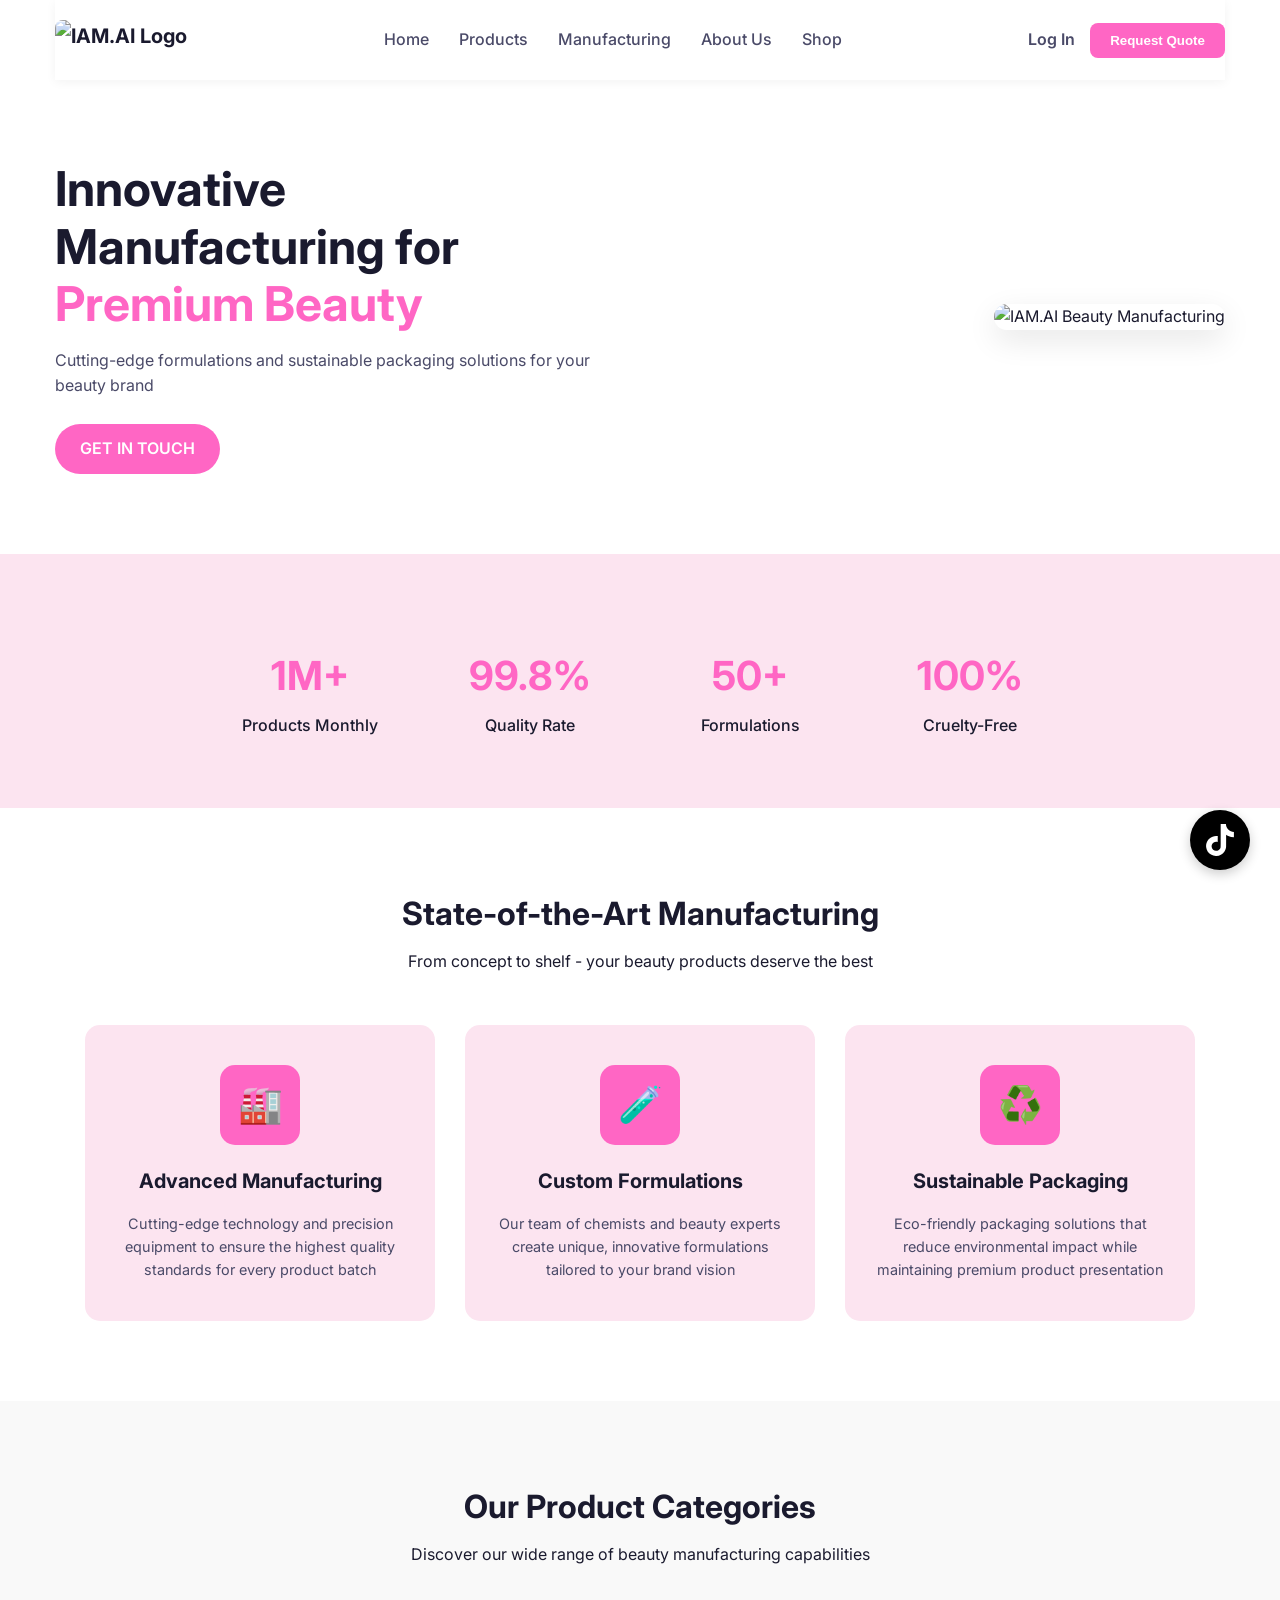
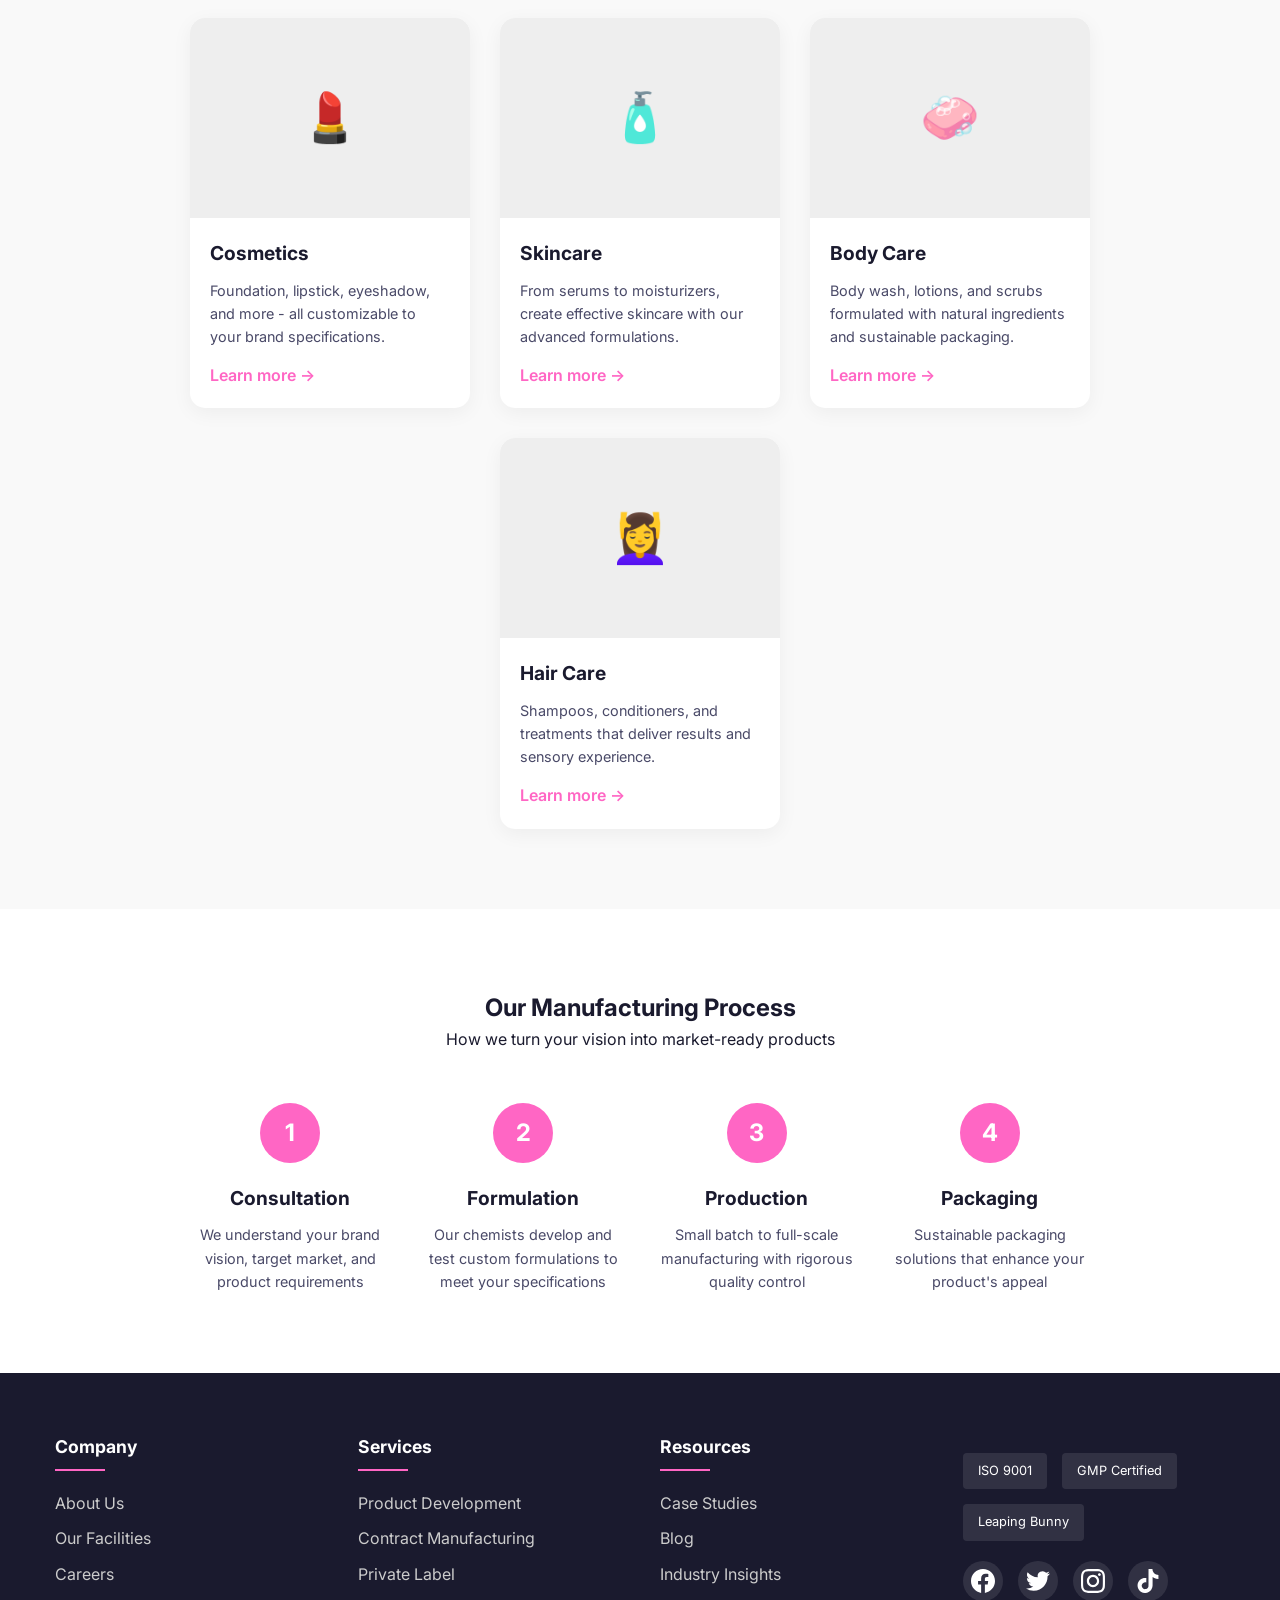
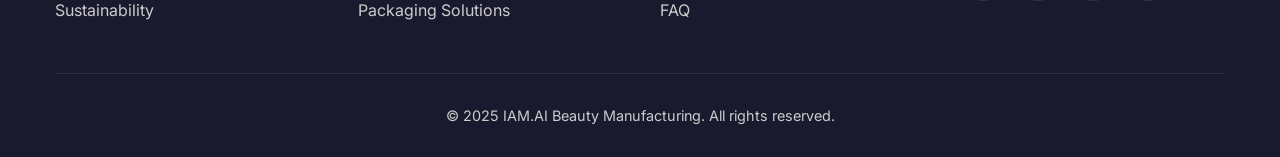
==== index.html @ 9b8ffb8b "Add files via upload" ====
<!DOCTYPE html>
<html lang="en">
<head>
    <meta charset="UTF-8">
    <meta name="viewport" content="width=device-width, initial-scale=1.0">
    <title>IAM.AI - Beauty Manufacturing</title>
    <link href="https://fonts.googleapis.com/css2?family=Inter:wght@300;400;600;700&display=swap" rel="stylesheet">
    <style>
        * {
            margin: 0;
            padding: 0;
            box-sizing: border-box;
        }
        
        :root {
            --primary-pink: #ff66c4;
            --soft-pink: #fce4f0;
            --dark-text: #1a1a2e;
            --light-text: #4a4a68;
        }
        
        body {
            font-family: 'Inter', sans-serif;
            background-color: white;
            color: var(--dark-text);
            line-height: 1.6;
        }
        
        .container {
            max-width: 1200px;
            margin: 0 auto;
            padding: 0 15px;
        }
        
        /* Navbar */
        .navbar {
            display: flex;
            justify-content: space-between;
            align-items: center;
            padding: 20px 0;
            background: white;
            box-shadow: 0 2px 10px rgba(0,0,0,0.05);
            position: sticky;
            top: 0;
            z-index: 100;
        }
        
        .logo {
            display: flex;
            align-items: center;
            font-weight: 700;
            font-size: 1.25rem;
        }
        
        .logo img {
            height: 40px;
            margin-right: 10px;
            border-radius: 8px;
        }
        
        .nav-links {
            display: flex;
            gap: 30px;
        }
        
        .nav-links a {
            text-decoration: none;
            color: var(--light-text);
            font-weight: 500;
            transition: color 0.3s ease;
        }
        
        .nav-links a:hover {
            color: var(--primary-pink);
        }
        
        .auth-buttons {
            display: flex;
            align-items: center;
            gap: 15px;
        }
        
        .login-btn {
            background: none;
            border: none;
            color: var(--light-text);
            font-weight: 600;
            cursor: pointer;
            text-decoration: none;
            transition: color 0.3s ease;
        }
        
        .login-btn:hover {
            color: var(--primary-pink);
        }
        
        .get-started-btn {
            background-color: var(--primary-pink);
            color: white;
            border: none;
            padding: 10px 20px;
            border-radius: 8px;
            font-weight: 600;
            cursor: pointer;
            transition: transform 0.3s ease, box-shadow 0.3s ease;
        }
        
        .get-started-btn:hover {
            transform: translateY(-3px);
            box-shadow: 0 4px 15px rgba(255,102,196,0.3);
        }
        
        /* Hero Section */
        .hero-section {
            display: flex;
            align-items: center;
            justify-content: space-between;
            padding: 80px 0;
            gap: 50px;
        }
        
        .hero-content {
            flex: 1;
        }
        
        .hero-content h1 {
            font-size: 3rem;
            margin-bottom: 15px;
            line-height: 1.2;
        }
        
        .hero-content h1 span {
            color: var(--primary-pink);
        }
        
        .hero-content p {
            color: var(--light-text);
            margin-bottom: 25px;
            font-size: 1rem;
        }
        
        .hero-btn {
            display: inline-block;
            background-color: var(--primary-pink);
            color: white;
            padding: 12px 25px;
            text-decoration: none;
            border-radius: 30px;
            font-weight: 600;
            transition: transform 0.3s ease, box-shadow 0.3s ease;
        }
        
        .hero-btn:hover {
            transform: translateY(-3px);
            box-shadow: 0 4px 15px rgba(255,102,196,0.3);
        }
        
        .hero-image {
            flex: 1;
            text-align: right;
        }
        
        .hero-image img {
            max-width: 400px;
            border-radius: 20px;
            box-shadow: 0 10px 30px rgba(0,0,0,0.1);
        }
        
        /* Stats Section - Replacement for client logos */
        .stats-section {
            background-color: var(--soft-pink);
            padding: 50px 0;
            text-align: center;
        }
        
        .stats-container {
            display: flex;
            justify-content: center;
            flex-wrap: wrap;
            gap: 40px;
            margin-top: 20px;
        }
        
        .stat-item {
            text-align: center;
            padding: 20px;
            min-width: 180px;
        }
        
        .stat-number {
            font-size: 2.5rem;
            font-weight: 700;
            color: var(--primary-pink);
            margin-bottom: 5px;
        }
        
        .stat-text {
            color: var(--dark-text);
            font-weight: 500;
        }
        
        /* Features Section */
        .features-section {
            background-color: white;
            padding: 80px 0;
            text-align: center;
        }
        
        .features-section h2 {
            font-size: 2rem;
            margin-bottom: 10px;
        }
        
        .feature-cards {
            display: flex;
            justify-content: center;
            gap: 30px;
            margin-top: 50px;
        }
        
        .feature-card {
            background-color: var(--soft-pink);
            padding: 40px 25px;
            border-radius: 15px;
            width: 350px;
            text-align: center;
            transition: transform 0.3s ease, box-shadow 0.3s ease;
        }
        
        .feature-card:hover {
            transform: translateY(-10px);
            box-shadow: 0 15px 30px rgba(0,0,0,0.1);
        }
        
        .feature-icon {
            width: 80px;
            height: 80px;
            background-color: var(--primary-pink);
            border-radius: 15px;
            display: flex;
            align-items: center;
            justify-content: center;
            margin: 0 auto 20px;
            color: white;
            font-size: 36px;
        }
        
        .feature-card h3 {
            margin-bottom: 15px;
            font-size: 1.25rem;
        }
        
        .feature-card p {
            color: var(--light-text);
            font-size: 0.9rem;
        }
        
        /* Product Showcase Section */
        .product-showcase {
            background-color: #f9f9f9;
            padding: 80px 0;
        }
        
        .showcase-header {
            text-align: center;
            margin-bottom: 50px;
        }
        
        .showcase-header h2 {
            font-size: 2rem;
            margin-bottom: 10px;
        }
        
        .product-categories {
            display: flex;
            flex-wrap: wrap;
            justify-content: center;
            gap: 30px;
        }
        
        .product-category {
            background-color: white;
            border-radius: 15px;
            overflow: hidden;
            width: 280px;
            box-shadow: 0 5px 20px rgba(0,0,0,0.05);
            transition: transform 0.3s ease;
        }
        
        .product-category:hover {
            transform: translateY(-10px);
        }
        
        .category-image {
            height: 200px;
            background-color: #eee;
            display: flex;
            align-items: center;
            justify-content: center;
            font-size: 3rem;
            color: var(--primary-pink);
        }
        
        .category-content {
            padding: 20px;
        }
        
        .category-content h3 {
            margin-bottom: 10px;
            font-size: 1.2rem;
        }
        
        .category-content p {
            color: var(--light-text);
            font-size: 0.9rem;
            margin-bottom: 15px;
        }
        
        .learn-more {
            color: var(--primary-pink);
            text-decoration: none;
            font-weight: 600;
            display: inline-flex;
            align-items: center;
        }
        
        .learn-more:hover {
            text-decoration: underline;
        }
        
        /* Process Section */
        .process-section {
            padding: 80px 0;
            background-color: white;
        }
        
        .process-header {
            text-align: center;
            margin-bottom: 50px;
        }
        
        .process-steps {
            display: flex;
            flex-wrap: wrap;
            justify-content: space-between;
            position: relative;
            max-width: 900px;
            margin: 0 auto;
        }
        
        .process-step {
            width: 200px;
            text-align: center;
            position: relative;
            z-index: 2;
        }
        
        .step-number {
            width: 60px;
            height: 60px;
            background-color: var(--primary-pink);
            color: white;
            border-radius: 50%;
            font-size: 1.5rem;
            font-weight: 700;
            display: flex;
            align-items: center;
            justify-content: center;
            margin: 0 auto 20px;
        }
        
        .process-step h3 {
            margin-bottom: 10px;
            font-size: 1.2rem;
        }
        
        .process-step p {
            color: var(--light-text);
            font-size: 0.9rem;
        }
        
        /* Footer */
        .footer {
            background-color: var(--dark-text);
            color: white;
            padding: 60px 0 30px;
        }
        
        .footer-container {
            display: flex;
            flex-wrap: wrap;
            justify-content: space-between;
            gap: 40px;
            margin-bottom: 40px;
        }
        
        .footer-col {
            flex: 1;
            min-width: 200px;
        }
        
        .footer-col h4 {
            font-size: 1.1rem;
            margin-bottom: 20px;
            position: relative;
            padding-bottom: 10px;
        }
        
        .footer-col h4::after {
            content: '';
            position: absolute;
            left: 0;
            bottom: 0;
            width: 50px;
            height: 2px;
            background-color: var(--primary-pink);
        }
        
        .footer-col ul {
            list-style: none;
        }
        
        .footer-col ul li {
            margin-bottom: 10px;
        }
        
        .footer-col ul li a {
            color: #ccc;
            text-decoration: none;
            transition: all 0.3s ease;
        }
        
        .footer-col ul li a:hover {
            color: white;
            padding-left: 5px;
        }
        
        .social-links {
            display: flex;
            gap: 15px;
            margin-top: 20px;
        }
        
        .social-links a {
            display: inline-flex;
            align-items: center;
            justify-content: center;
            width: 40px;
            height: 40px;
            background-color: rgba(255,255,255,0.1);
            border-radius: 50%;
            color: white;
            text-decoration: none;
            transition: all 0.3s ease;
        }
        
        .social-links a:hover {
            background-color: var(--primary-pink);
            transform: translateY(-3px);
        }
        
        .footer-bottom {
            text-align: center;
            padding-top: 30px;
            border-top: 1px solid rgba(255,255,255,0.1);
        }
        
        .footer-bottom p {
            font-size: 0.9rem;
            color: #ccc;
        }
        
        .newsletter-form {
            display: flex;
            margin-top: 15px;
        }
        
        .newsletter-form input {
            flex-grow: 1;
            padding: 10px;
            border: none;
            border-radius: 4px 0 0 4px;
            outline: none;
        }
        
        .newsletter-form button {
            background-color: var(--primary-pink);
            color: white;
            border: none;
            padding: 10px 15px;
            border-radius: 0 4px 4px 0;
            cursor: pointer;
        }
        
        /* Certifications */
        .certifications {
            display: flex;
            flex-wrap: wrap;
            gap: 15px;
            margin-top: 20px;
        }
        
        .certification {
            background-color: rgba(255,255,255,0.1);
            padding: 8px 15px;
            border-radius: 4px;
            font-size: 0.8rem;
        }
        
        @media (max-width: 1024px) {
            .hero-section {
                flex-direction: column;
                align-items: center;
                text-align: center;
            }
            
            .hero-image {
                text-align: center;
            }
            
            .hero-image img {
                max-width: 300px;
            }
            
            .feature-cards, 
            .process-steps {
                flex-direction: column;
                align-items: center;
                gap: 30px;
            }
            
            .process-step {
                width: 100%;
                max-width: 300px;
            }
            
            .footer-container {
                flex-direction: column;
                gap: 30px;
            }
        }
        
        @media (max-width: 768px) {
            .nav-links {
                display: none;
            }
            
            .feature-card {
                width: 100%;
                max-width: 350px;
            }
            
            .stat-item {
                min-width: 130px;
            }
            
            .product-categories {
                flex-direction: column;
                align-items: center;
            }
        }
        .floating-tiktok {
            position: fixed;
            bottom: 30px;
            right: 30px;
            width: 60px;
            height: 60px;
            background-color: #000000;
            border-radius: 50%;
            display: flex;
            justify-content: center;
            align-items: center;
            box-shadow: 0 4px 12px rgba(0, 0, 0, 0.2);
            z-index: 999;
            cursor: pointer;
            transition: all 0.3s ease;
        }
        
        .floating-tiktok:hover {
            transform: scale(1.1);
            box-shadow: 0 6px 16px rgba(0, 0, 0, 0.3);
        }
        
        .floating-tiktok svg {
            width: 32px;
            height: 32px;
            fill: #ffffff;
        }
        
        .tiktok-embed-container {
            display: none;
            position: fixed;
            bottom: 100px;
            right: 30px;
            z-index: 998;
            background: white;
            border-radius: 12px;
            box-shadow: 0 10px 25px rgba(0, 0, 0, 0.2);
            max-width: 340px;
        }
        
        .tiktok-embed-container.active {
            display: block;
            animation: fadeIn 0.3s ease-in-out;
        }
        
        .close-embed {
            position: absolute;
            top: -15px;
            right: -15px;
            width: 30px;
            height: 30px;
            background: #ff0050;
            border-radius: 50%;
            display: flex;
            justify-content: center;
            align-items: center;
            color: white;
            font-weight: bold;
            cursor: pointer;
            z-index: 1000;
            box-shadow: 0 2px 5px rgba(0, 0, 0, 0.2);
        }
        
        @keyframes fadeIn {
            from { opacity: 0; transform: translateY(20px); }
            to { opacity: 1; transform: translateY(0); }
        }
        
        /* Mobile responsiveness */
        @media (max-width: 768px) {
            .tiktok-embed-container {
                bottom: 80px;
                right: 20px;
                max-width: calc(100vw - 40px);
            }
            
            .floating-tiktok {
                bottom: 20px;
                right: 20px;
            }
        }
    </style>
    
</head>
<body>
    <div class="container">
        <nav class="navbar">
            <div class="logo">
                <img src="Logo.png" alt="IAM.AI Logo">
            </div>
            
            <div class="nav-links">
                <a href="#">Home</a>
                <a href="#">Products</a>
                <a href="#">Manufacturing</a>
                <a href="#">About Us</a>
                <a href="product.php">Shop</a>
            </div>
            
            <div class="auth-buttons">
                <a href="login.php" class="login-btn">Log In</a>
                <button class="get-started-btn">Request Quote</button>
            </div>
        </nav>
        
        <section class="hero-section">
            <div class="hero-content">
                <h1>Innovative Manufacturing for <span>Premium Beauty</span></h1>
                <p>Cutting-edge formulations and sustainable packaging solutions for your beauty brand</p>
                <a href="inquiries.php" class="hero-btn">GET IN TOUCH</a>
            </div>
            
            <div class="hero-image">
                <img src="Logo2.jpg" alt="IAM.AI Beauty Manufacturing">
            </div>
        </section>
    </div>
    
    <section class="stats-section">
        <div class="container">
            <div class="stats-container">
                <div class="stat-item">
                    <div class="stat-number">1M+</div>
                    <div class="stat-text">Products Monthly</div>
                </div>
                <div class="stat-item">
                    <div class="stat-number">99.8%</div>
                    <div class="stat-text">Quality Rate</div>
                </div>
                <div class="stat-item">
                    <div class="stat-number">50+</div>
                    <div class="stat-text">Formulations</div>
                </div>
                <div class="stat-item">
                    <div class="stat-number">100%</div>
                    <div class="stat-text">Cruelty-Free</div>
                </div>
            </div>
        </div>
    </section>
    
    <!-- Features Section - Replacing "Manage your entire community" -->
    <section class="features-section">
        <div class="container">
            <h2>State-of-the-Art Manufacturing</h2>
            <p>From concept to shelf - your beauty products deserve the best</p>
            
            <div class="feature-cards">
                <div class="feature-card">
                    <div class="feature-icon">🏭</div>
                    <h3>Advanced Manufacturing</h3>
                    <p>Cutting-edge technology and precision equipment to ensure the highest quality standards for every product batch</p>
                </div>
                
                <div class="feature-card">
                    <div class="feature-icon">🧪</div>
                    <h3>Custom Formulations</h3>
                    <p>Our team of chemists and beauty experts create unique, innovative formulations tailored to your brand vision</p>
                </div>
                
                <div class="feature-card">
                    <div class="feature-icon">♻️</div>
                    <h3>Sustainable Packaging</h3>
                    <p>Eco-friendly packaging solutions that reduce environmental impact while maintaining premium product presentation</p>
                </div>
            </div>
        </div>
    </section>

    <!-- Product Showcase Section -->
    <section class="product-showcase">
        <div class="container">
            <div class="showcase-header">
                <h2>Our Product Categories</h2>
                <p>Discover our wide range of beauty manufacturing capabilities</p>
            </div>
            
            <div class="product-categories">
                <div class="product-category">
                    <div class="category-image">💄</div>
                    <div class="category-content">
                        <h3>Cosmetics</h3>
                        <p>Foundation, lipstick, eyeshadow, and more - all customizable to your brand specifications.</p>
                        <a href="product.php" class="learn-more">Learn more →</a>
                    </div>
                </div>
                
                <div class="product-category">
                    <div class="category-image">🧴</div>
                    <div class="category-content">
                        <h3>Skincare</h3>
                        <p>From serums to moisturizers, create effective skincare with our advanced formulations.</p>
                        <a href="product.php" class="learn-more">Learn more →</a>
                    </div>
                </div>
                
                <div class="product-category">
                    <div class="category-image">🧼</div>
                    <div class="category-content">
                        <h3>Body Care</h3>
                        <p>Body wash, lotions, and scrubs formulated with natural ingredients and sustainable packaging.</p>
                        <a href="product.php" class="learn-more">Learn more →</a>
                    </div>
                </div>
                
                <div class="product-category">
                    <div class="category-image">💆‍♀️</div>
                    <div class="category-content">
                        <h3>Hair Care</h3>
                        <p>Shampoos, conditioners, and treatments that deliver results and sensory experience.</p>
                        <a href="product.php" class="learn-more">Learn more →</a>
                    </div>
                </div>
            </div>
        </div>
    </section>

    <!-- Manufacturing Process Section -->
    <section class="process-section">
        <div class="container">
            <div class="process-header">
                <h2>Our Manufacturing Process</h2>
                <p>How we turn your vision into market-ready products</p>
            </div>
            
            <div class="process-steps">
                <div class="process-step">
                    <div class="step-number">1</div>
                    <h3>Consultation</h3>
                    <p>We understand your brand vision, target market, and product requirements</p>
                </div>
                
                <div class="process-step">
                    <div class="step-number">2</div>
                    <h3>Formulation</h3>
                    <p>Our chemists develop and test custom formulations to meet your specifications</p>
                </div>
                
                <div class="process-step">
                    <div class="step-number">3</div>
                    <h3>Production</h3>
                    <p>Small batch to full-scale manufacturing with rigorous quality control</p>
                </div>
                
                <div class="process-step">
                    <div class="step-number">4</div>
                    <h3>Packaging</h3>
                    <p>Sustainable packaging solutions that enhance your product's appeal</p>
                </div>
            </div>
        </div>
    </section>

    <div class="floating-tiktok" id="tiktokButton">
        <svg xmlns="http://www.w3.org/2000/svg" viewBox="0 0 24 24">
            <path d="M12.525.02c1.31-.02 2.61-.01 3.91-.02.08 1.53.63 3.09 1.75 4.17 1.12 1.11 2.7 1.62 4.24 1.79v4.03c-1.44-.05-2.89-.35-4.2-.97-.57-.26-1.1-.59-1.62-.93-.01 2.92.01 5.84-.02 8.75-.08 1.4-.54 2.79-1.35 3.94-1.31 1.92-3.58 3.17-5.91 3.21-1.43.08-2.86-.31-4.08-1.03-2.02-1.19-3.44-3.37-3.65-5.71-.02-.5-.03-1-.01-1.49.18-1.9 1.12-3.72 2.58-4.96 1.66-1.44 3.98-2.13 6.15-1.72.02 1.48-.04 2.96-.04 4.44-.99-.32-2.15-.23-3.02.37-.63.41-1.11 1.04-1.36 1.75-.21.51-.15 1.07-.14 1.61.24 1.64 1.82 3.02 3.5 2.87 1.12-.01 2.19-.66 2.77-1.61.19-.33.4-.67.41-1.06.1-1.79.06-3.57.07-5.36.01-4.03-.01-8.05.02-12.07z"/>
        </svg>
    </div>
    
    <!-- TikTok Embed Container -->
    <div class="tiktok-embed-container" id="tiktokEmbed">
        <div class="close-embed" id="closeEmbed">✕</div>
        <blockquote class="tiktok-embed" cite="https://www.tiktok.com/@iamaimanufacturing" data-unique-id="iamaimanufacturing" data-embed-type="creator" style="max-width: 340px; min-width: 288px;">
            <section>
                <a target="_blank" href="https://www.tiktok.com/@iamaimanufacturing?refer=creator_embed">@iamaimanufacturing</a>
            </section>
        </blockquote>
    </div>

    <!-- Footer -->
    <footer class="footer">
        <div class="container">
            <div class="footer-container">
                <div class="footer-col">
                    <h4>Company</h4>
                    <ul>
                        <li><a href="#">About Us</a></li>
                        <li><a href="#">Our Facilities</a></li>
                        <li><a href="#">Careers</a></li>
                        <li><a href="#">Sustainability</a></li>
                    </ul>
                </div>
                
                <div class="footer-col">
                    <h4>Services</h4>
                    <ul>
                        <li><a href="#">Product Development</a></li>
                        <li><a href="#">Contract Manufacturing</a></li>
                        <li><a href="#">Private Label</a></li>
                        <li><a href="#">Packaging Solutions</a></li>
                    </ul>
                </div>
                
                <div class="footer-col">
                    <h4>Resources</h4>
                    <ul>
                        <li><a href="#">Case Studies</a></li>
                        <li><a href="#">Blog</a></li>
                        <li><a href="#">Industry Insights</a></li>
                        <li><a href="#">FAQ</a></li>
                    </ul>
                </div>
                
                <div class="footer-col">
                    <div class="certifications">
                        <span class="certification">ISO 9001</span>
                        <span class="certification">GMP Certified</span>
                        <span class="certification">Leaping Bunny</span>
                    </div>
                    <div class="social-links">
                        <a href="https://www.facebook.com/iamaimanufacturing" target="_blank" aria-label="Facebook">
                            <svg xmlns="http://www.w3.org/2000/svg" viewBox="0 0 24 24" width="24" height="24" fill="currentColor">
                                <path d="M24 12.073c0-6.627-5.373-12-12-12s-12 5.373-12 12c0 5.99 4.388 10.954 10.125 11.854v-8.385H7.078v-3.47h3.047V9.43c0-3.007 1.792-4.669 4.533-4.669 1.312 0 2.686.235 2.686.235v2.953H15.83c-1.491 0-1.956.925-1.956 1.874v2.25h3.328l-.532 3.47h-2.796v8.385C19.612 23.027 24 18.062 24 12.073z"/>
                            </svg>
                        </a>
                        <a href="#" target="_blank" aria-label="Twitter">
                            <svg xmlns="http://www.w3.org/2000/svg" viewBox="0 0 24 24" width="24" height="24" fill="currentColor">
                                <path d="M23.953 4.57a10 10 0 01-2.825.775 4.958 4.958 0 002.163-2.723 10.054 10.054 0 01-3.127 1.195 4.92 4.92 0 00-8.384 4.482C7.69 8.095 4.067 6.13 1.64 3.162a4.822 4.822 0 00-.666 2.475c0 1.71.87 3.213 2.188 4.096a4.904 4.904 0 01-2.228-.616v.06a4.923 4.923 0 003.946 4.827 4.996 4.996 0 01-2.212.085 4.936 4.936 0 004.604 3.417 9.867 9.867 0 01-6.102 2.105c-.39 0-.779-.023-1.17-.067a13.995 13.995 0 007.557 2.209c9.053 0 13.998-7.496 13.998-13.985 0-.21 0-.42-.015-.63A9.935 9.935 0 0024 4.59z"/>
                            </svg>
                        </a>
                        <a href="#" target="_blank" aria-label="Instagram">
                            <svg xmlns="http://www.w3.org/2000/svg" viewBox="0 0 24 24" width="24" height="24" fill="currentColor">
                                <path d="M12 0C8.74 0 8.333.015 7.053.072 5.775.132 4.905.333 4.14.63c-.789.306-1.459.717-2.126 1.384S.935 3.35.63 4.14C.333 4.905.131 5.775.072 7.053.012 8.333 0 8.74 0 12s.015 3.667.072 4.947c.06 1.277.261 2.148.558 2.913.306.788.717 1.459 1.384 2.126.667.666 1.336 1.079 2.126 1.384.766.296 1.636.499 2.913.558C8.333 23.988 8.74 24 12 24s3.667-.015 4.947-.072c1.277-.06 2.148-.262 2.913-.558.788-.306 1.459-.718 2.126-1.384.666-.667 1.079-1.335 1.384-2.126.296-.765.499-1.636.558-2.913.06-1.28.072-1.687.072-4.947s-.015-3.667-.072-4.947c-.06-1.277-.262-2.149-.558-2.913-.306-.789-.718-1.459-1.384-2.126C21.319 1.347 20.651.935 19.86.63c-.765-.297-1.636-.499-2.913-.558C15.667.012 15.26 0 12 0zm0 2.16c3.203 0 3.585.016 4.85.071 1.17.055 1.805.249 2.227.415.562.217.96.477 1.382.896.419.42.679.819.896 1.381.164.422.36 1.057.413 2.227.057 1.266.07 1.646.07 4.85s-.015 3.585-.074 4.85c-.061 1.17-.256 1.805-.421 2.227-.224.562-.479.96-.899 1.382-.419.419-.824.679-1.38.896-.42.164-1.065.36-2.235.413-1.274.057-1.649.07-4.859.07-3.211 0-3.586-.015-4.859-.074-1.171-.061-1.816-.256-2.236-.421-.569-.224-.96-.479-1.379-.899-.421-.419-.69-.824-.9-1.38-.165-.42-.359-1.065-.42-2.235-.045-1.26-.061-1.649-.061-4.844 0-3.196.016-3.586.061-4.861.061-1.17.255-1.814.42-2.234.21-.57.479-.96.9-1.381.419-.419.81-.689 1.379-.898.42-.166 1.051-.361 2.221-.421 1.275-.045 1.65-.06 4.859-.06l.045.03zm0 3.678c-3.405 0-6.162 2.76-6.162 6.162 0 3.405 2.76 6.162 6.162 6.162 3.405 0 6.162-2.76 6.162-6.162 0-3.405-2.76-6.162-6.162-6.162zM12 16c-2.21 0-4-1.79-4-4s1.79-4 4-4 4 1.79 4 4-1.79 4-4 4zm7.846-10.405c0 .795-.646 1.44-1.44 1.44-.795 0-1.44-.646-1.44-1.44 0-.794.646-1.439 1.44-1.439.793-.001 1.44.645 1.44 1.439z"/>
                            </svg>
                        </a>
                        <a href="https://www.tiktok.com/@iamaimanufacturing?refer=creator_embed" target="_blank" aria-label="TikTok">
                            <svg xmlns="http://www.w3.org/2000/svg" viewBox="0 0 24 24" width="24" height="24" fill="currentColor">
                                <path d="M12.525.02c1.31-.02 2.61-.01 3.91-.02.08 1.53.63 3.09 1.75 4.17 1.12 1.11 2.7 1.62 4.24 1.79v4.03c-1.44-.05-2.89-.35-4.2-.97-.57-.26-1.1-.59-1.62-.93-.01 2.92.01 5.84-.02 8.75-.08 1.4-.54 2.79-1.35 3.94-1.31 1.92-3.58 3.17-5.91 3.21-1.43.08-2.86-.31-4.08-1.03-2.02-1.19-3.44-3.37-3.65-5.71-.02-.5-.03-1-.01-1.49.18-1.9 1.12-3.72 2.58-4.96 1.66-1.44 3.98-2.13 6.15-1.72.02 1.48-.04 2.96-.04 4.44-.99-.32-2.15-.23-3.02.37-.63.41-1.11 1.04-1.36 1.75-.21.51-.15 1.07-.14 1.61.24 1.64 1.82 3.02 3.5 2.87 1.12-.01 2.19-.66 2.77-1.61.19-.33.4-.67.41-1.06.1-1.79.06-3.57.07-5.36.01-4.03-.01-8.05.02-12.07z"/>
                            </svg>
                        </a>
                    </div>
                </div>
            </div>
            
            <div class="footer-bottom">
                <p>&copy; 2025 IAM.AI Beauty Manufacturing. All rights reserved.</p>
            </div>
        </div>
    </footer>

    <script>
        document.addEventListener('DOMContentLoaded', function() {
            // Load TikTok embed script with proper error handling
            function loadTikTokScript() {
                return new Promise((resolve, reject) => {
                    if (document.querySelector('script[src*="tiktok.com/embed.js"]')) {
                        resolve(); // Script already loaded
                        return;
                    }
                    
                    var embedScript = document.createElement('script');
                    embedScript.src = 'https://www.tiktok.com/embed.js';
                    embedScript.async = true;
                    
                    embedScript.onload = function() {
                        resolve();
                    };
                    
                    embedScript.onerror = function() {
                        reject(new Error("Failed to load TikTok embed script"));
                    };
                    
                    document.body.appendChild(embedScript);
                });
            }
            
            // Elements
            const tiktokButton = document.getElementById('tiktokButton');
            const tiktokEmbed = document.getElementById('tiktokEmbed');
            const closeEmbed = document.getElementById('closeEmbed');
            
            // Add keyboard support for accessibility
            tiktokButton.addEventListener('keydown', function(e) {
                if (e.key === 'Enter' || e.key === ' ') {
                    e.preventDefault();
                    toggleTikTokEmbed();
                }
            });
            
            closeEmbed.addEventListener('keydown', function(e) {
                if (e.key === 'Enter' || e.key === ' ') {
                    e.preventDefault();
                    closeTikTokEmbed();
                }
            });
            
            // Click handlers
            tiktokButton.addEventListener('click', toggleTikTokEmbed);
            closeEmbed.addEventListener('click', closeTikTokEmbed);
            
            // Toggle embed function
            function toggleTikTokEmbed() {
                if (!tiktokEmbed.classList.contains('active')) {
                    loadTikTokScript().then(() => {
                        tiktokEmbed.classList.add('active');
                        // Force re-rendering of TikTok embed if needed
                        if (typeof window.tiktokEmbed !== 'undefined') {
                            window.tiktokEmbed.reloadEmbeds();
                        }
                    }).catch(err => {
                        console.error("Error loading TikTok:", err);
                    });
                } else {
                    closeTikTokEmbed();
                }
            }
            
            // Close embed function
            function closeTikTokEmbed() {
                tiktokEmbed.classList.remove('active');
            }
            
            // Close when clicking outside the embed
            document.addEventListener('click', function(e) {
                if (tiktokEmbed.classList.contains('active') && 
                    !tiktokEmbed.contains(e.target) && 
                    e.target !== tiktokButton &&
                    !tiktokButton.contains(e.target)) {
                    closeTikTokEmbed();
                }
            });
            
            // Add escape key support
            document.addEventListener('keydown', function(e) {
                if (e.key === 'Escape' && tiktokEmbed.classList.contains('active')) {
                    closeTikTokEmbed();
                }
            });
            
            // Preload TikTok script for faster response
            setTimeout(() => {
                loadTikTokScript().catch(err => console.warn("Preloading TikTok script failed:", err));
            }, 3000);
        });
    </script>
    

</body>

</html>
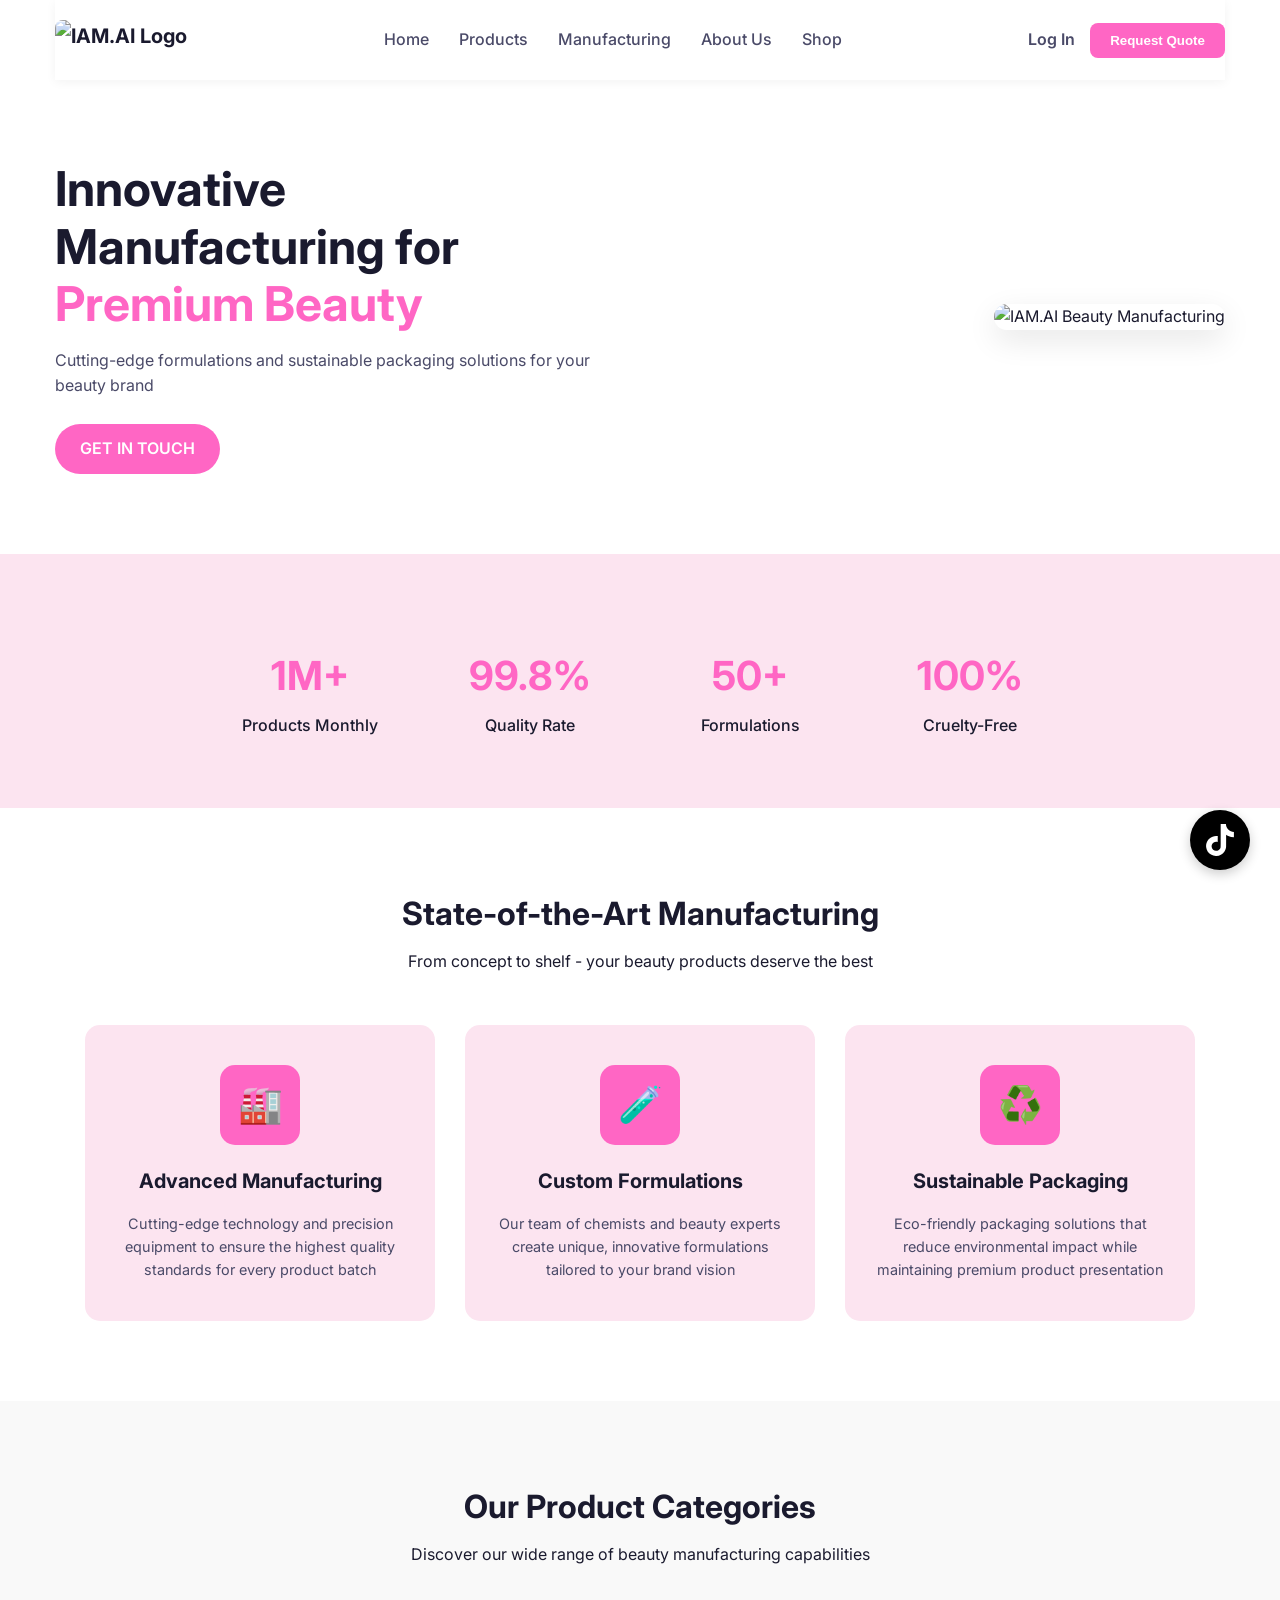
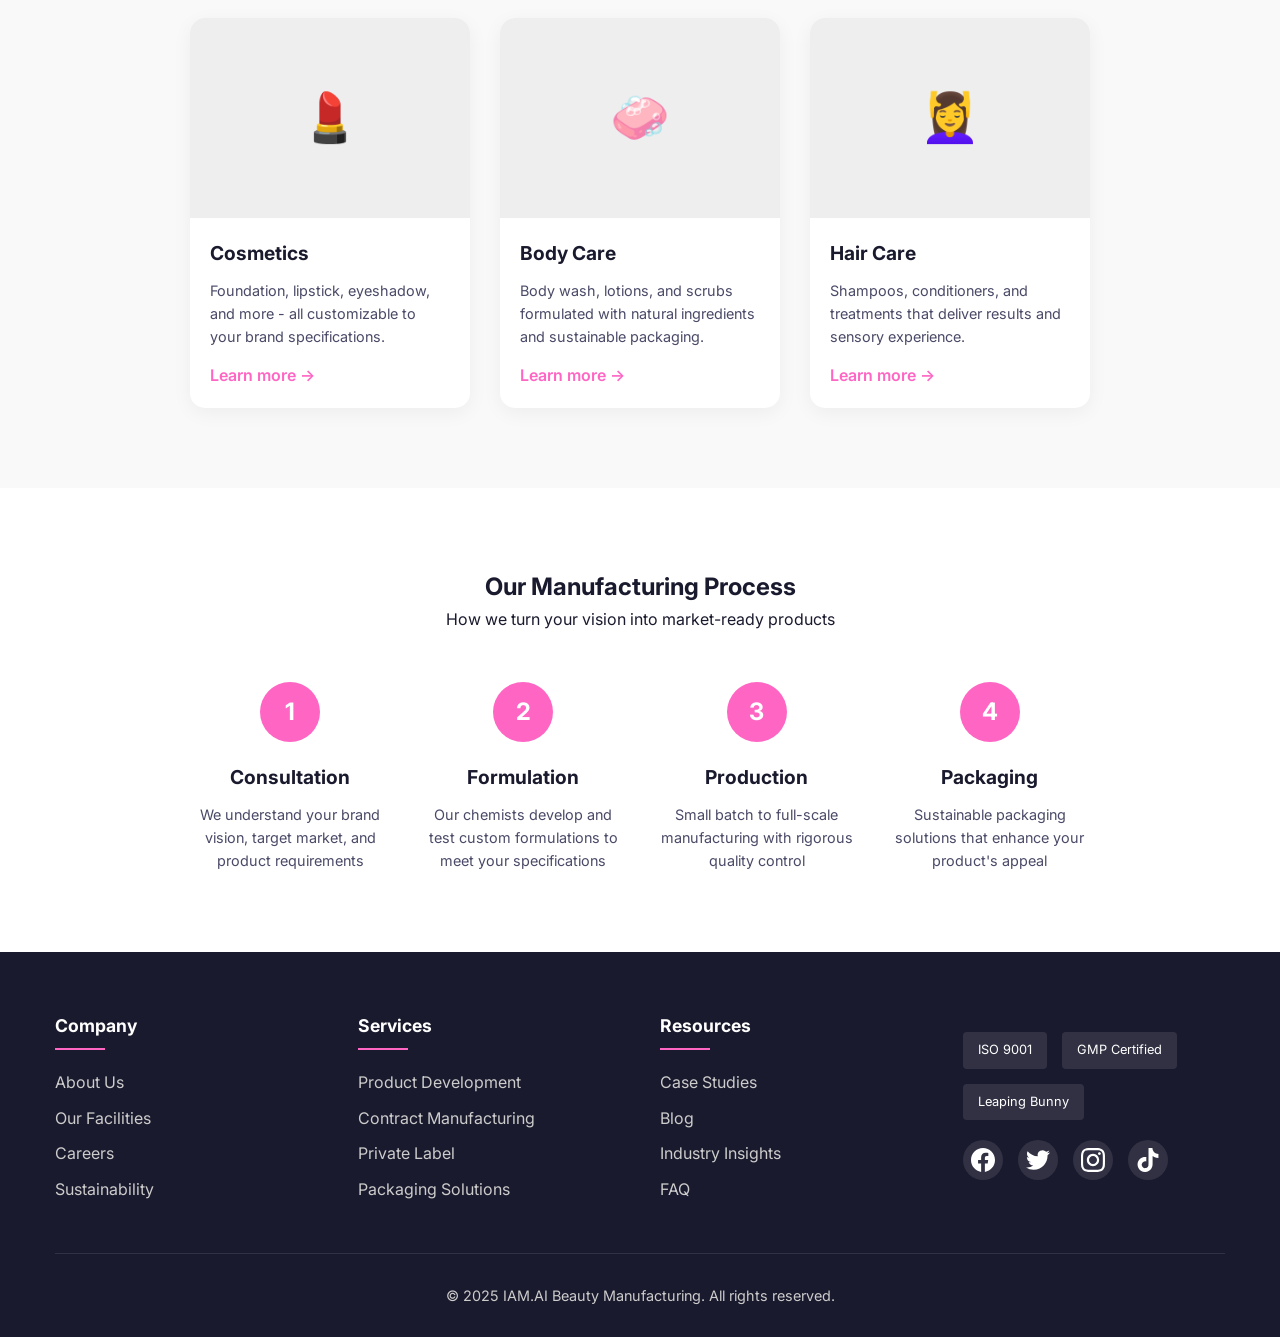
==== commit f72e505f: "Add files via upload" ====
--- a/index.html
+++ b/index.html
@@ -655,11 +655,11 @@
                 <a href="#">Products</a>
                 <a href="#">Manufacturing</a>
                 <a href="#">About Us</a>
-                <a href="product.php">Shop</a>
+                <a href="product.html">Shop</a>
             </div>
             
             <div class="auth-buttons">
-                <a href="login.php" class="login-btn">Log In</a>
+                <a href="login.html" class="login-btn">Log In</a>
                 <button class="get-started-btn">Request Quote</button>
             </div>
         </nav>
@@ -668,7 +668,7 @@
             <div class="hero-content">
                 <h1>Innovative Manufacturing for <span>Premium Beauty</span></h1>
                 <p>Cutting-edge formulations and sustainable packaging solutions for your beauty brand</p>
-                <a href="inquiries.php" class="hero-btn">GET IN TOUCH</a>
+                <a href="inquiries.html" class="hero-btn">GET IN TOUCH</a>
             </div>
             
             <div class="hero-image">
@@ -745,15 +745,7 @@
                         <a href="product.php" class="learn-more">Learn more →</a>
                     </div>
                 </div>
-                
-                <div class="product-category">
-                    <div class="category-image">🧴</div>
-                    <div class="category-content">
-                        <h3>Skincare</h3>
-                        <p>From serums to moisturizers, create effective skincare with our advanced formulations.</p>
-                        <a href="product.php" class="learn-more">Learn more →</a>
-                    </div>
-                </div>
+            
                 
                 <div class="product-category">
                     <div class="category-image">🧼</div>
